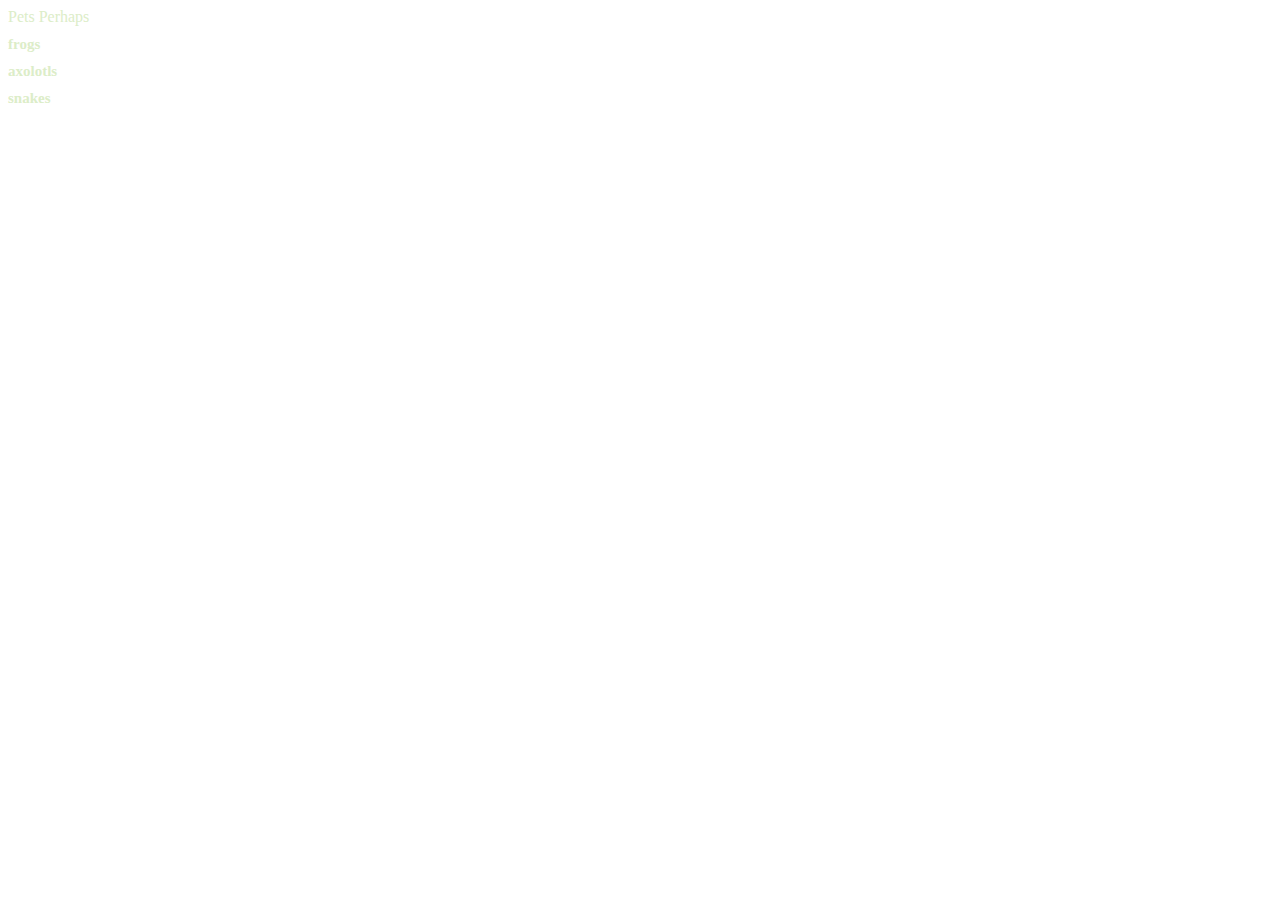
==== blog.html @ 6fb69755 "first" ====
<!DOCTYPE html>
<html lang="en">
<head>
    <meta charset="UTF-8">
    <meta http-equiv="X-UA-Compatible" content="IE=edge">
    <meta name="viewport" content="width=device-width, initial-scale=1.0">
    <title>Document</title>
    <link rel="stylesheet" href="style.css">
</head>
<header>Pets Perhaps</header>

<body>
    <div class="frog">
         <h1 class="headers">frogs</h1>
    </div>

   <div class="axolotl">
       <h1 class="headers">axolotls</h1>
   </div>

   <div class="snakes">
       <h1 class="headers">snakes</h1>
   </div>

</body>
</html>
---- style.css ----
header{
    color: #DCEDC8;
}
body{
   background color: #009688;
}
.headers {
    font-size: 15px;
    color: #dcedc8;
}
.frog {
    background color: #8BC34A;
}
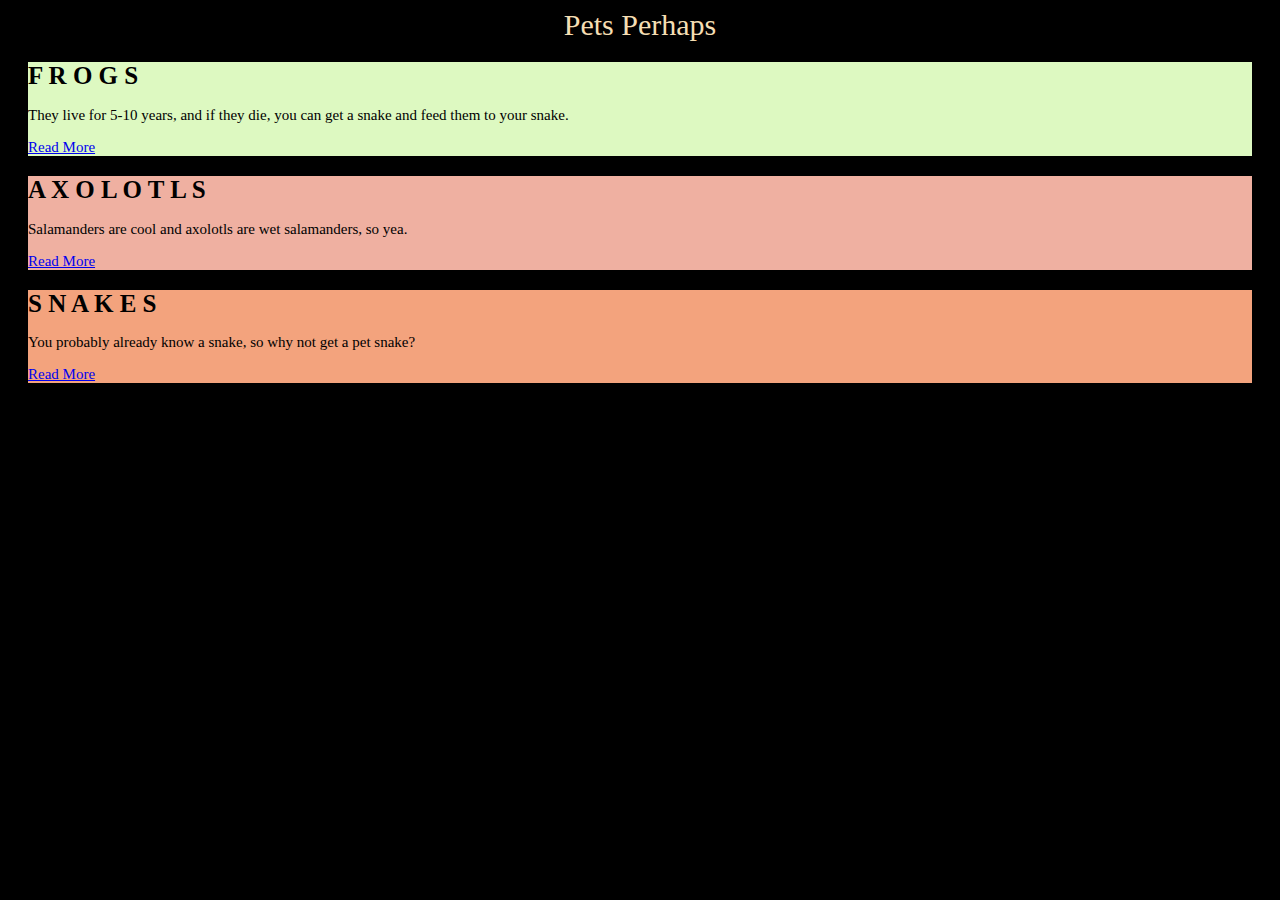
==== commit 27ff7d62: "borders" ====
--- a/blog.html
+++ b/blog.html
@@ -11,15 +11,21 @@
 
 <body>
     <div class="frog">
-         <h1 class="headers">frogs</h1>
+         <h1 class="headers">F R O G S</h1>
+         <p>They live for 5-10 years, and if they die, you can get a snake and feed them to your snake.</p>
+         <a href="http://www.script-o-rama.com/movie_scripts/a1/bee-movie-script-transcript-seinfeld.html">Read More</a>
     </div>
 
    <div class="axolotl">
-       <h1 class="headers">axolotls</h1>
+       <h1 class="headers">A X O L O T L S</h1>
+       <p>Salamanders are cool and axolotls are wet salamanders, so yea.</p>
+       <a href="http://www.script-o-rama.com/movie_scripts/a1/bee-movie-script-transcript-seinfeld.html">Read More</a>
    </div>
 
-   <div class="snakes">
-       <h1 class="headers">snakes</h1>
+   <div class="snake">
+       <h1 class="headers">S N A K E S</h1>
+       <p>You probably already know a snake, so why not get a pet snake?</p>
+       <a href="http://www.script-o-rama.com/movie_scripts/a1/bee-movie-script-transcript-seinfeld.html">Read More</a>
    </div>
 
 </body>
--- a/style.css
+++ b/style.css
@@ -1,13 +1,28 @@
 header{
-    color: #DCEDC8;
+    color: wheat;
+    font-size: 30px;
+    text-align: center;
+    font-family: ;
 }
 body{
-   background color: #009688;
+   background-color: black;
 }
 .headers {
-    font-size: 15px;
-    color: #dcedc8;
+    font-size: 25px;
+    font-family: ;
 }
 .frog {
-    background color: #8BC34A;
+    background-color: #DDF9C1;
+    font-size: 15px;
+    margin: 20px 20px 20px 20px;
+}
+.axolotl {
+    background-color: #EFB0A1;
+    font-size: 15px;
+    margin: 20px 20px 20px 20px;
+}
+.snake {
+    background-color: #f3a37d;
+    font-size: 15px;
+    margin: 20px 20px 20px 20px;
 }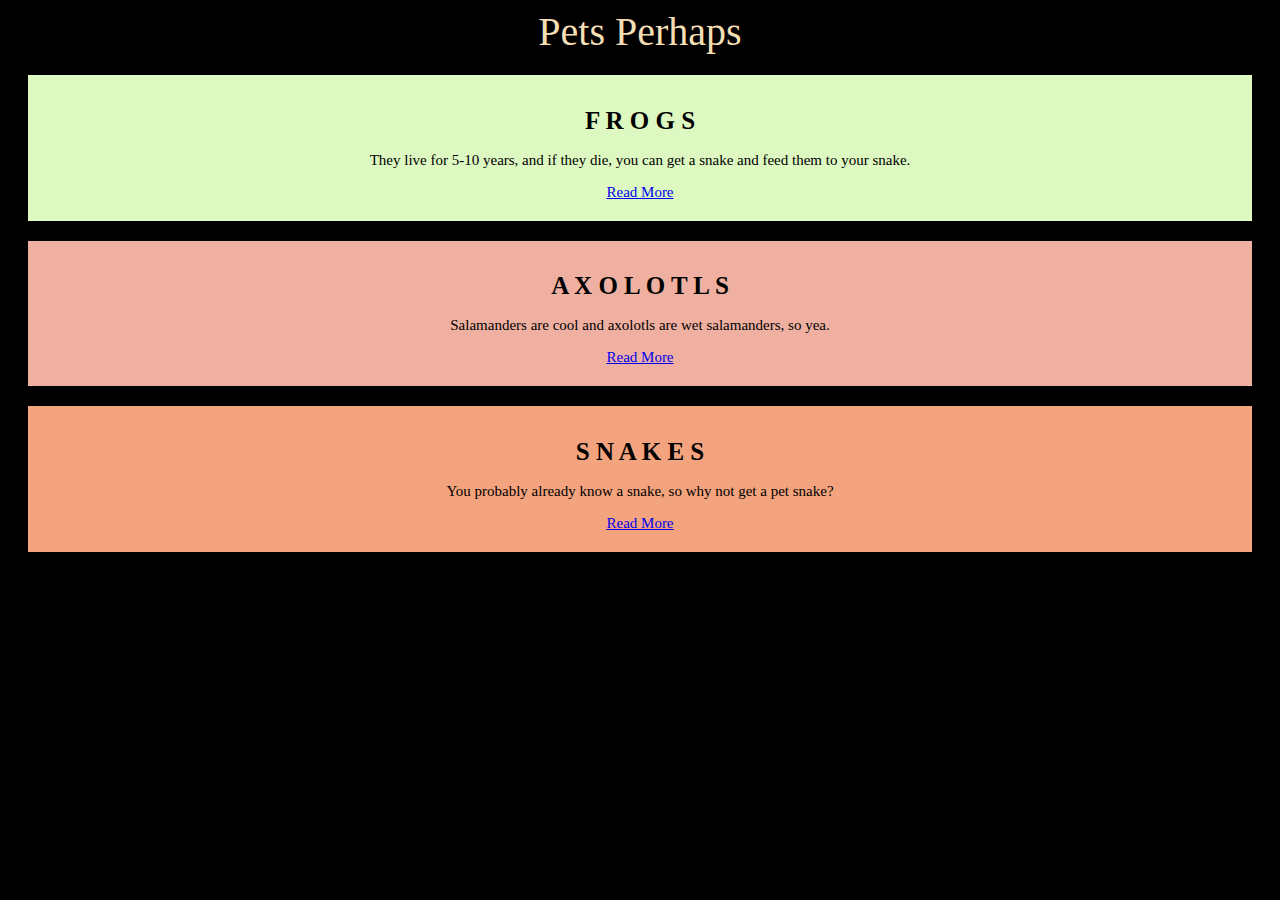
==== commit c4cdcb2e: "margin and stuff" ====
--- a/blog.html
+++ b/blog.html
@@ -7,9 +7,16 @@
     <title>Document</title>
     <link rel="stylesheet" href="style.css">
 </head>
-<header>Pets Perhaps</header>
+<div class="header">
+    <header >Pets Perhaps</header>
+    <link rel="preconnect" href="https://fonts.googleapis.com">
+<link rel="preconnect" href="https://fonts.gstatic.com" crossorigin>
+<link href="https://fonts.googleapis.com/css2?family=Bebas+Neue&display=swap" rel="stylesheet">
 
-<body>
+</div>
+
+
+<body class="body">
     <div class="frog">
          <h1 class="headers">F R O G S</h1>
          <p>They live for 5-10 years, and if they die, you can get a snake and feed them to your snake.</p>
--- a/style.css
+++ b/style.css
@@ -1,8 +1,8 @@
-header{
+.header {
     color: wheat;
-    font-size: 30px;
+    font-size: 40px;
     text-align: center;
-    font-family: ;
+    font-family:font-family: 'Bebas Neue', cursive;
 }
 body{
    background-color: black;
@@ -11,18 +11,25 @@
     font-size: 25px;
     font-family: ;
 }
+.body {
+    font-size: 15px;
+    text-align: center;
+}
 .frog {
     background-color: #DDF9C1;
-    font-size: 15px;
     margin: 20px 20px 20px 20px;
+    padding-top: 15px;
+    padding-bottom: 20px;
 }
 .axolotl {
     background-color: #EFB0A1;
-    font-size: 15px;
     margin: 20px 20px 20px 20px;
+    padding-top: 15px;
+    padding-bottom: 20px;
 }
 .snake {
     background-color: #f3a37d;
-    font-size: 15px;
     margin: 20px 20px 20px 20px;
+    padding-top: 15px;
+    padding-bottom: 20px;
 }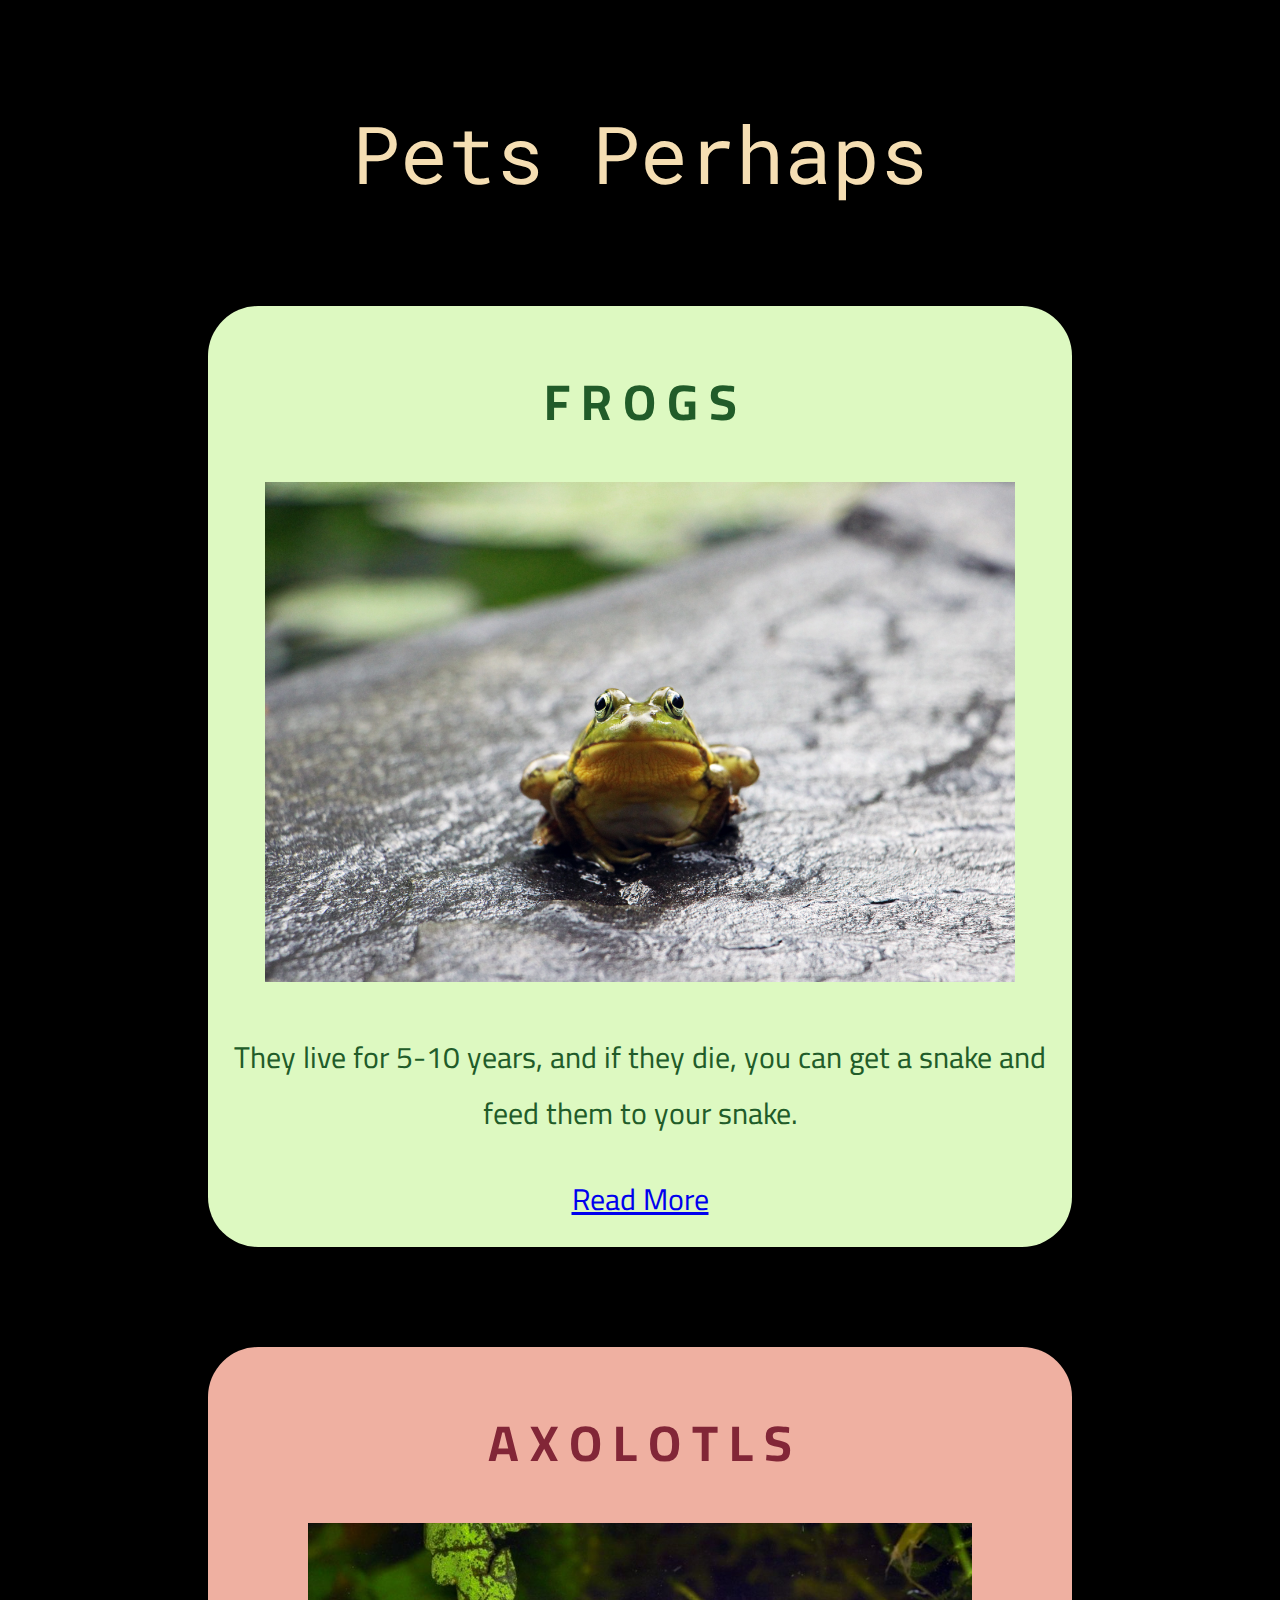
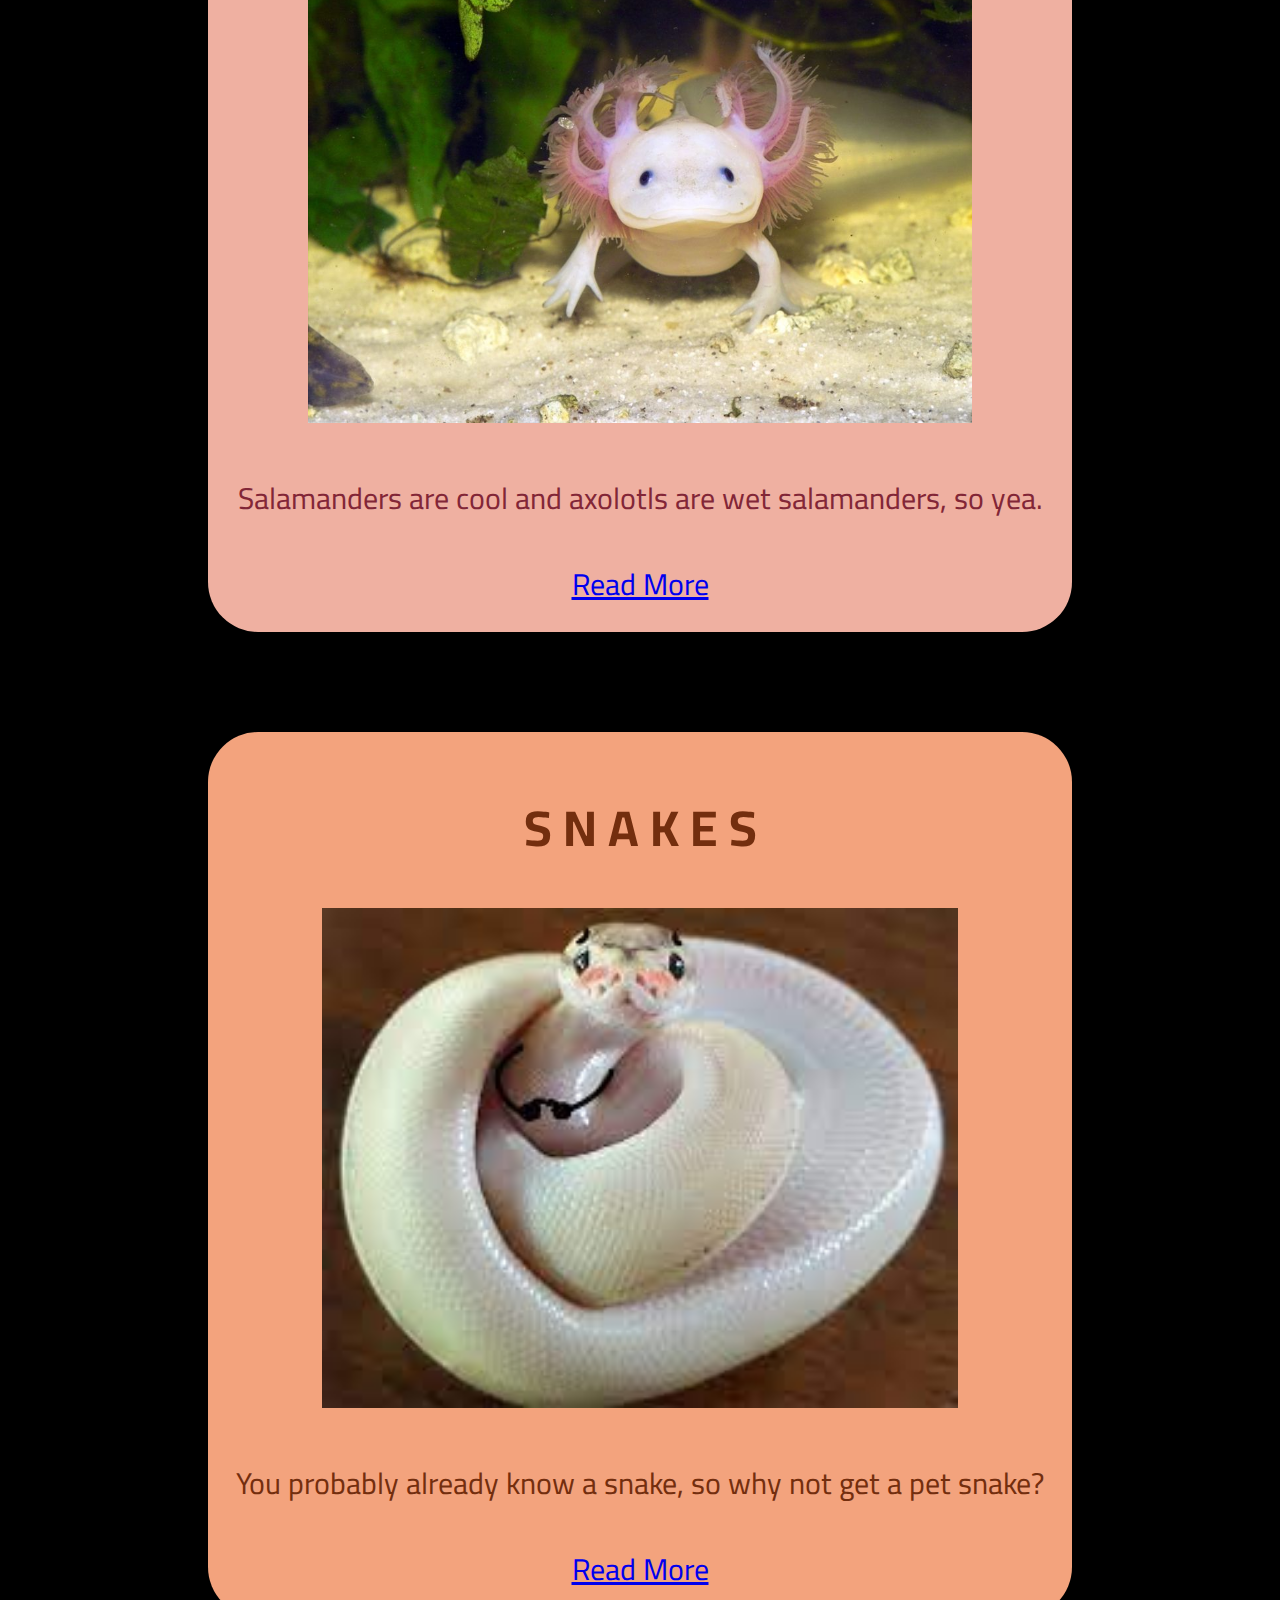
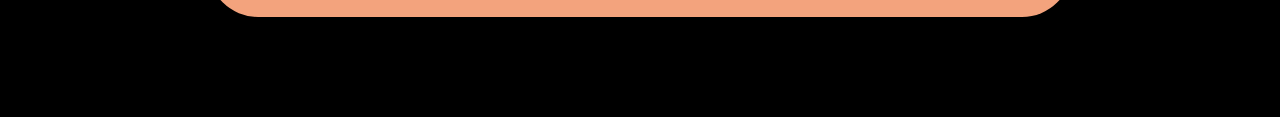
==== commit d3e4f4a2: "images and stuff" ====
--- a/blog.html
+++ b/blog.html
@@ -11,29 +11,36 @@
     <header >Pets Perhaps</header>
     <link rel="preconnect" href="https://fonts.googleapis.com">
 <link rel="preconnect" href="https://fonts.gstatic.com" crossorigin>
-<link href="https://fonts.googleapis.com/css2?family=Bebas+Neue&display=swap" rel="stylesheet">
+<link href="https://fonts.googleapis.com/css2?family=Roboto+Mono:wght@200&display=swap" rel="stylesheet">
 
 </div>
 
 
-<body class="body">
-    <div class="frog">
+<body >
+     <link rel="preconnect" href="https://fonts.googleapis.com">
+   <link rel="preconnect" href="https://fonts.gstatic.com" crossorigin>
+   <link href="https://fonts.googleapis.com/css2?family=Cairo&display=swap" rel="stylesheet">
+
+    <div class="frog post">
          <h1 class="headers">F R O G S</h1>
+         <img class="post-pics" src="frog.jpg" alt="frog pic">
          <p>They live for 5-10 years, and if they die, you can get a snake and feed them to your snake.</p>
          <a href="http://www.script-o-rama.com/movie_scripts/a1/bee-movie-script-transcript-seinfeld.html">Read More</a>
     </div>
 
-   <div class="axolotl">
+   <div class="axolotl post">
        <h1 class="headers">A X O L O T L S</h1>
+       <img class="post-pics" src="axo.jpg" alt="axolotl pic">
        <p>Salamanders are cool and axolotls are wet salamanders, so yea.</p>
        <a href="http://www.script-o-rama.com/movie_scripts/a1/bee-movie-script-transcript-seinfeld.html">Read More</a>
    </div>
 
-   <div class="snake">
+   <div class="snake post">
        <h1 class="headers">S N A K E S</h1>
+       <img class="post-pics" src="snake.jfif" alt="">
        <p>You probably already know a snake, so why not get a pet snake?</p>
        <a href="http://www.script-o-rama.com/movie_scripts/a1/bee-movie-script-transcript-seinfeld.html">Read More</a>
    </div>
-
+  
 </body>
 </html>--- a/style.css
+++ b/style.css
@@ -1,35 +1,41 @@
 .header {
     color: wheat;
-    font-size: 40px;
+    font-size: 80px;
     text-align: center;
-    font-family:font-family: 'Bebas Neue', cursive;
+    margin-top: 100px;
+    font-family: 'Roboto Mono', monospace;
 }
 body{
    background-color: black;
 }
 .headers {
-    font-size: 25px;
+    font-size: 50px;
     font-family: ;
 }
-.body {
-    font-size: 15px;
+
+.post{
+    margin: 100px 200px 100px 200px;
+    padding-top: 15px;
+    padding-bottom: 20px;
+    border-radius: 50px;
+    font-size: 30px;
     text-align: center;
+    font-family: 'Cairo', sans-serif;
 }
 .frog {
     background-color: #DDF9C1;
-    margin: 20px 20px 20px 20px;
-    padding-top: 15px;
-    padding-bottom: 20px;
+    color: #215c29;
 }
+
 .axolotl {
     background-color: #EFB0A1;
-    margin: 20px 20px 20px 20px;
-    padding-top: 15px;
-    padding-bottom: 20px;
+    color: #822637;
 }
+
 .snake {
     background-color: #f3a37d;
-    margin: 20px 20px 20px 20px;
-    padding-top: 15px;
-    padding-bottom: 20px;
+    color: #732e0e;
+}
+.post-pics {
+    height: 500px;
 }